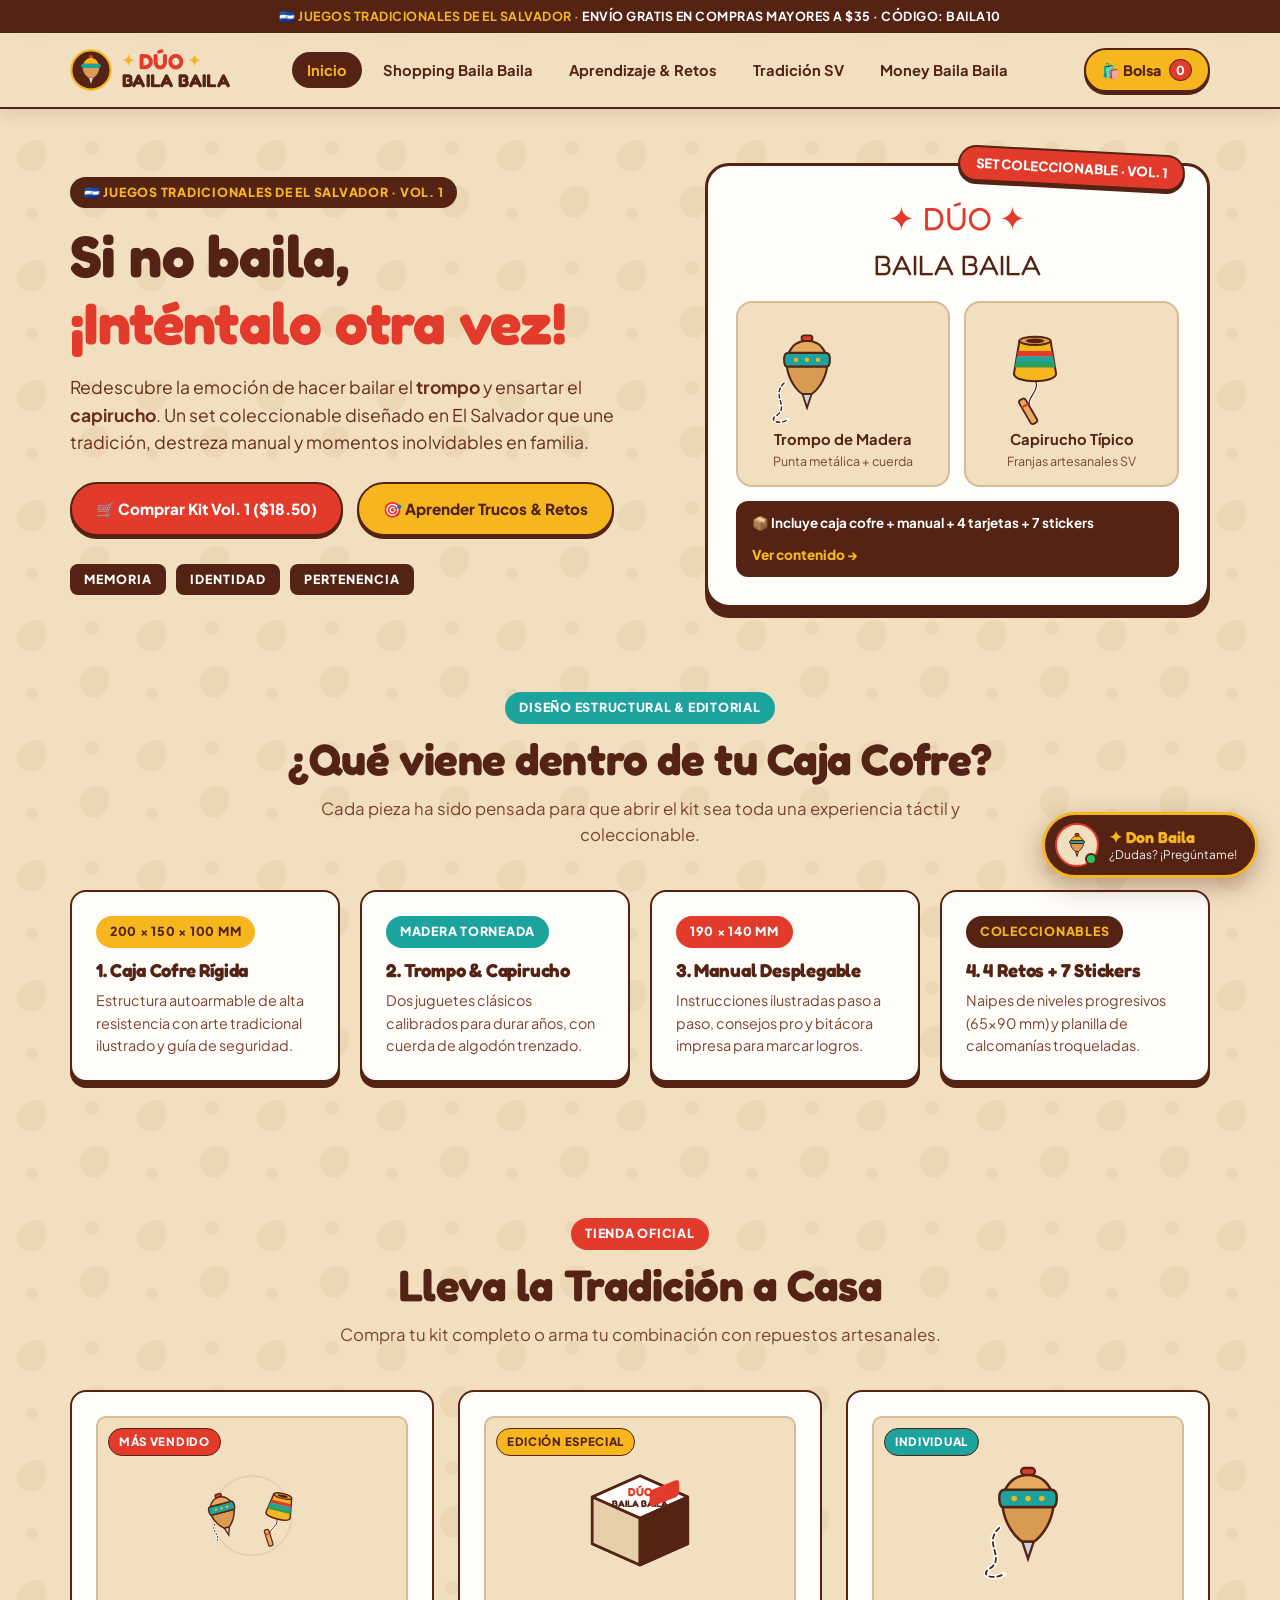
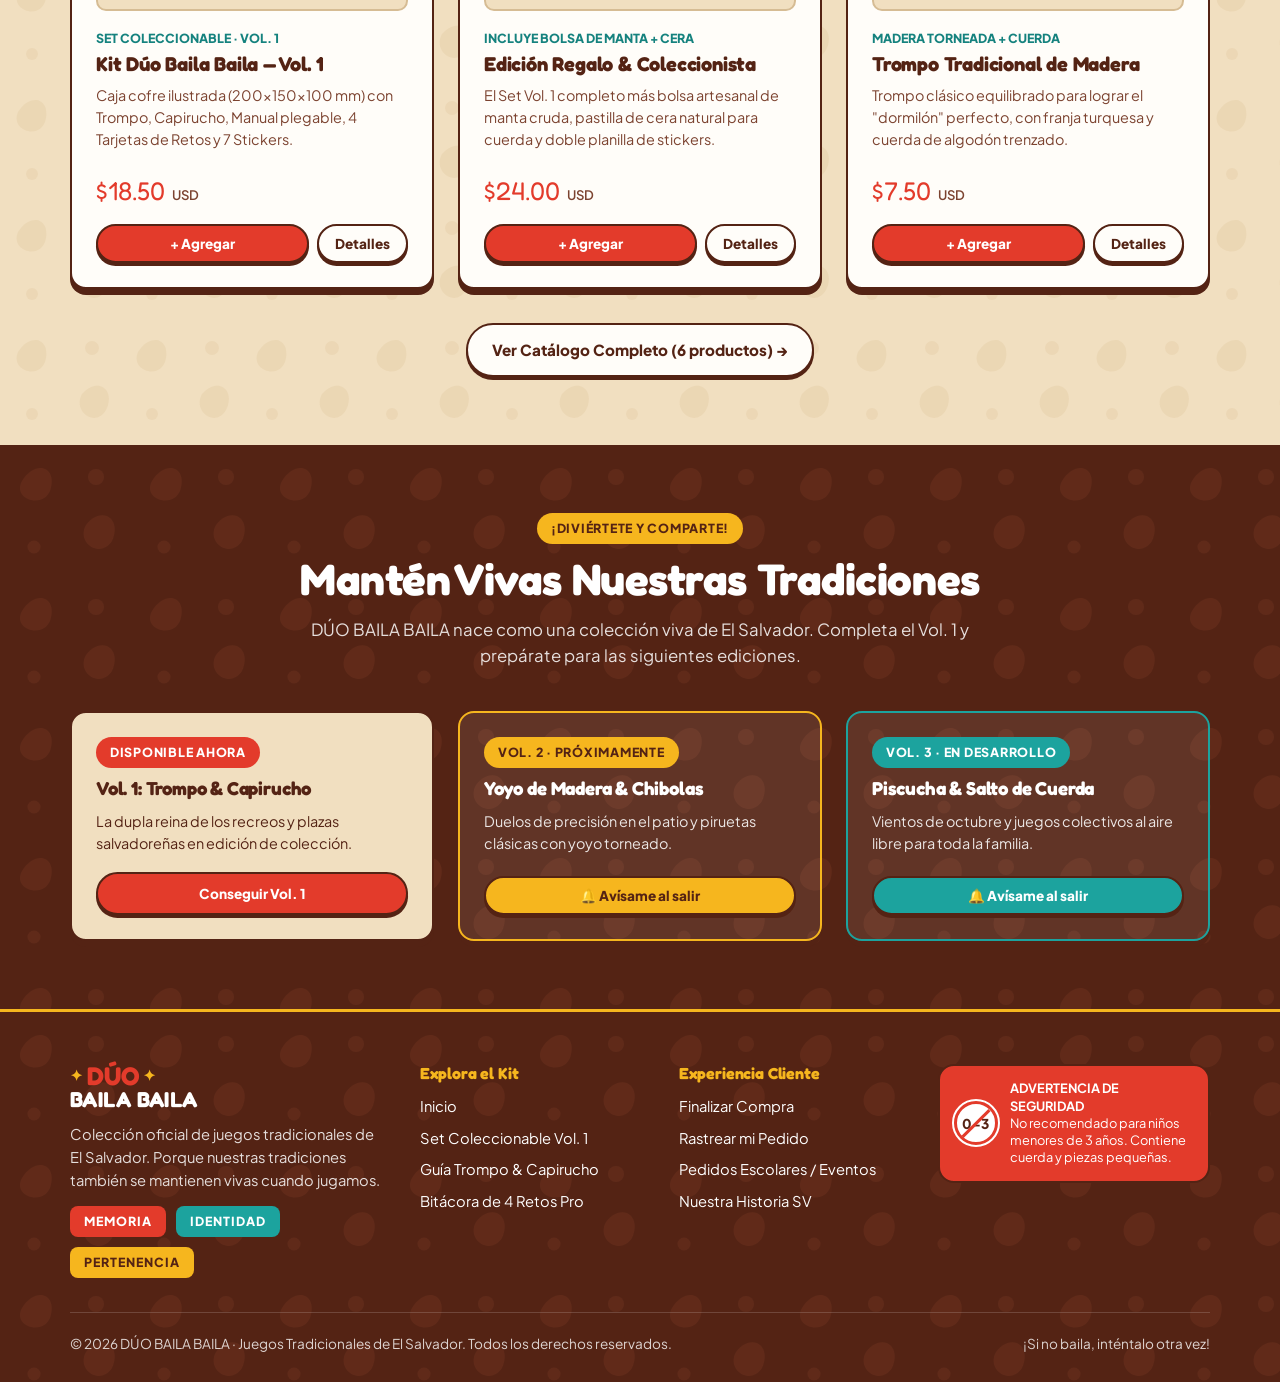
==== index.html @ 1959f668 "Add files via upload" ====
<!DOCTYPE html>
<html lang="es">
<head>
  <meta charset="UTF-8">
  <meta name="viewport" content="width=device-width, initial-scale=1.0">
  <title>DÚO BAILA BAILA | Juegos Tradicionales de El Salvador — Vol. 1</title>
  <link rel="stylesheet" href="css/styles.css">
</head>
<body>
  <div id="siteHeader"></div>

  <main>
    <!-- HERO SECTION -->
    <section class="hero">
      <div class="container hero-grid">
        <div>
          <span class="badge-pill">🇸🇻 Juegos Tradicionales de El Salvador · Vol. 1</span>
          <h1 class="hero-title">
            Si no baila,
            <span class="highlight-coral">¡Inténtalo otra vez!</span>
          </h1>
          <p class="hero-lead">
            Redescubre la emoción de hacer bailar el <strong>trompo</strong> y ensartar el <strong>capirucho</strong>. Un set coleccionable diseñado en El Salvador que une tradición, destreza manual y momentos inolvidables en familia.
          </p>

          <div class="hero-cta-group">
            <button class="btn btn-coral" onclick="buyNow('kit-vol-1')">
              🛒 Comprar Kit Vol. 1 ($18.50)
            </button>
            <a href="academia.html" class="btn btn-gold">
              🎯 Aprender Trucos & Retos
            </a>
          </div>

          <div class="pillars-row">
            <span class="pillar-chip">MEMORIA</span>
            <span class="pillar-chip">IDENTIDAD</span>
            <span class="pillar-chip">PERTENENCIA</span>
          </div>
        </div>

        <!-- ESCENA ILUSTRADA INTERACTIVA -->
        <div class="hero-stage">
          <div class="hero-stage-badge">SET COLECCIONABLE · VOL. 1</div>
          <div style="text-align:center; margin-bottom:10px;">
            <span style="font-family:var(--font-display); font-size:2rem; color:var(--coral);">✦ DÚO ✦</span><br>
            <span style="font-family:var(--font-display); font-size:1.75rem; color:var(--choco-dark);">BAILA BAILA</span>
          </div>

          <div style="display:grid; grid-template-columns:1fr 1fr; gap:14px; align-items:center; margin:14px 0;">
            <div class="float-slow" style="background:var(--bg-cream); border:2px solid var(--border-sand); border-radius:16px; padding:14px; text-align:center;">
              <div id="heroTrompoArt"></div>
              <strong style="font-size:0.92rem;">Trompo de Madera</strong>
              <div style="font-size:0.78rem; color:var(--choco-soft);">Punta metálica + cuerda</div>
            </div>
            <div class="float-delay" style="background:var(--bg-cream); border:2px solid var(--border-sand); border-radius:16px; padding:14px; text-align:center;">
              <div id="heroCapiruchoArt"></div>
              <strong style="font-size:0.92rem;">Capirucho Típico</strong>
              <div style="font-size:0.78rem; color:var(--choco-soft);">Franjas artesanales SV</div>
            </div>
          </div>

          <div style="background:var(--choco-dark); color:#FFF; border-radius:12px; padding:12px 16px; display:flex; justify-content:space-between; align-items:center; gap:10px; flex-wrap:wrap;">
            <span style="font-size:0.84rem; font-weight:700;">📦 Incluye caja cofre + manual + 4 tarjetas + 7 stickers</span>
            <a href="tienda.html" style="color:var(--gold); font-weight:800; font-size:0.85rem;">Ver contenido →</a>
          </div>
        </div>
      </div>
    </section>

    <!-- LO QUE INCLUYE EL EMPAQUE FÍSICO -->
    <section class="section" style="padding-top:20px;">
      <div class="container">
        <div class="section-header">
          <span class="badge-pill turquoise">Diseño Estructural & Editorial</span>
          <h2>¿Qué viene dentro de tu Caja Cofre?</h2>
          <p>Cada pieza ha sido pensada para que abrir el kit sea toda una experiencia táctil y coleccionable.</p>
        </div>

        <div class="cards-grid-4">
          <div class="craft-card">
            <span class="badge-pill gold" style="align-self:flex-start; margin-bottom:12px;">200 × 150 × 100 mm</span>
            <h3 style="margin-bottom:8px;">1. Caja Cofre Rígida</h3>
            <p style="font-size:0.9rem; color:var(--choco-soft);">Estructura autoarmable de alta resistencia con arte tradicional ilustrado y guía de seguridad.</p>
          </div>
          <div class="craft-card">
            <span class="badge-pill turquoise" style="align-self:flex-start; margin-bottom:12px;">Madera Torneada</span>
            <h3 style="margin-bottom:8px;">2. Trompo & Capirucho</h3>
            <p style="font-size:0.9rem; color:var(--choco-soft);">Dos juguetes clásicos calibrados para durar años, con cuerda de algodón trenzado.</p>
          </div>
          <div class="craft-card">
            <span class="badge-pill coral" style="align-self:flex-start; margin-bottom:12px;">190 × 140 mm</span>
            <h3 style="margin-bottom:8px;">3. Manual Desplegable</h3>
            <p style="font-size:0.9rem; color:var(--choco-soft);">Instrucciones ilustradas paso a paso, consejos pro y bitácora impresa para marcar logros.</p>
          </div>
          <div class="craft-card">
            <span class="badge-pill" style="align-self:flex-start; margin-bottom:12px;">Coleccionables</span>
            <h3 style="margin-bottom:8px;">4. 4 Retos + 7 Stickers</h3>
            <p style="font-size:0.9rem; color:var(--choco-soft);">Naipes de niveles progresivos (65×90 mm) y planilla de calcomanías troqueladas.</p>
          </div>
        </div>
      </div>
    </section>

    <!-- PRODUCTOS DESTACADOS -->
    <section class="section">
      <div class="container">
        <div class="section-header">
          <span class="badge-pill coral">Tienda Oficial</span>
          <h2>Lleva la Tradición a Casa</h2>
          <p>Compra tu kit completo o arma tu combinación con repuestos artesanales.</p>
        </div>

        <div class="cards-grid-3" id="featuredProductsGrid"></div>

        <div style="text-align:center; margin-top:34px;">
          <a href="tienda.html" class="btn btn-cream">Ver Catálogo Completo (6 productos) →</a>
        </div>
      </div>
    </section>

    <!-- BLOQUE CULTURAL & PRÓXIMOS VOLÚMENES -->
    <section class="section bg-choco-pattern">
      <div class="container">
        <div class="section-header">
          <span class="badge-pill gold">¡Diviértete y Comparte!</span>
          <h2 style="color:#FFFFFF;">Mantén Vivas Nuestras Tradiciones</h2>
          <p style="color:rgba(255,255,255,0.85);">
            DÚO BAILA BAILA nace como una colección viva de El Salvador. Completa el Vol. 1 y prepárate para las siguientes ediciones.
          </p>
        </div>

        <div class="cards-grid-3">
          <div class="craft-card" style="background:var(--bg-cream); color:var(--choco-dark);">
            <span class="badge-pill coral" style="align-self:flex-start; margin-bottom:10px;">DISPONIBLE AHORA</span>
            <h3>Vol. 1: Trompo & Capirucho</h3>
            <p style="font-size:0.9rem; margin:10px 0 18px;">La dupla reina de los recreos y plazas salvadoreñas en edición de colección.</p>
            <a href="tienda.html" class="btn btn-coral btn-sm" style="margin-top:auto;">Conseguir Vol. 1</a>
          </div>

          <div class="craft-card" style="background:rgba(255,255,255,0.08); border-color:var(--gold); color:#FFFFFF;">
            <span class="badge-pill gold" style="align-self:flex-start; margin-bottom:10px;">VOL. 2 · PRÓXIMAMENTE</span>
            <h3>Yoyo de Madera & Chibolas</h3>
            <p style="font-size:0.9rem; opacity:0.88; margin:10px 0 18px;">Duelos de precisión en el patio y piruetas clásicas con yoyo torneado.</p>
            <button class="btn btn-gold btn-sm" id="waitlist-vol-2" onclick="handleWaitlist('vol-2')" style="margin-top:auto;">🔔 Avísame al salir</button>
          </div>

          <div class="craft-card" style="background:rgba(255,255,255,0.08); border-color:var(--turquoise); color:#FFFFFF;">
            <span class="badge-pill turquoise" style="align-self:flex-start; margin-bottom:10px;">VOL. 3 · EN DESARROLLO</span>
            <h3>Piscucha & Salto de Cuerda</h3>
            <p style="font-size:0.9rem; opacity:0.88; margin:10px 0 18px;">Vientos de octubre y juegos colectivos al aire libre para toda la familia.</p>
            <button class="btn btn-turquoise btn-sm" id="waitlist-vol-3" onclick="handleWaitlist('vol-3')" style="margin-top:auto;">🔔 Avísame al salir</button>
          </div>
        </div>
      </div>
    </section>
  </main>

  <div id="siteFooter"></div>

  <script src="js/app.js"></script>
  <script>
    injectSharedShell('inicio');
    document.getElementById('heroTrompoArt').innerHTML = getArtworkSVG('trompo', 110);
    document.getElementById('heroCapiruchoArt').innerHTML = getArtworkSVG('capirucho', 110);
    renderProductCards('featuredProductsGrid', 'all', 3);

    function syncWaitlistButtons() {
      const list = Storage.getWaitlist();
      ['vol-2', 'vol-3'].forEach(id => {
        const btn = document.getElementById('waitlist-' + id);
        if (!btn) return;
        btn.textContent = list.includes(id) ? '✓ Te avisaremos' : '🔔 Avísame al salir';
      });
    }
    function handleWaitlist(id) {
      const added = Storage.toggleWaitlist(id);
      syncWaitlistButtons();
      showToast(added ? '🔔 Te notificaremos cuando salga este volumen' : 'Notificación cancelada');
    }
    syncWaitlistButtons();
  </script>
</body>
</html>
---- css/styles.css ----
/* ==========================================================================
   DÚO BAILA BAILA — Sistema de Diseño Artesanal (El Salvador)
   Paleta oficial extraída del empaque Vol. 1:
   - Crema cálido: #F1DFC0 / Patrón orgánico: #E6CFA9
   - Café chocolate: #542314 / #682E1C
   - Rojo coral: #E33B2B
   - Amarillo dorado: #F6B61E
   - Turquesa artesanal: #1CA39E
   ========================================================================== */

@import url('https://fonts.googleapis.com/css2?family=Fredoka:wght@600;700&family=Plus+Jakarta+Sans:wght@400;500;600;700;800&display=swap');

:root {
  --bg-cream: #F1DFC0;
  --bg-cream-dark: #E6CFA9;
  --surface-card: #FFFDF9;
  --surface-soft: #F9EFE0;
  --border-sand: #D6BC94;

  --choco-dark: #542314;
  --choco-mid: #682E1C;
  --choco-soft: #7C4330;

  --coral: #E33B2B;
  --coral-hover: #C92E20;
  --gold: #F6B61E;
  --gold-hover: #E0A10E;
  --turquoise: #1CA39E;
  --turquoise-dark: #15827E;
  --green-craft: #2E9E5B;

  --font-display: 'Fredoka', 'Arial Black', sans-serif;
  --font-body: 'Plus Jakarta Sans', -apple-system, BlinkMacSystemFont, sans-serif;

  --radius-sm: 10px;
  --radius-md: 16px;
  --radius-lg: 24px;
  --radius-pill: 999px;

  --shadow-stamp: 0 5px 0 var(--choco-dark);
  --shadow-stamp-sm: 0 3px 0 var(--choco-dark);
  --shadow-card: 0 10px 25px rgba(84, 35, 20, 0.08);
  --transition: 0.22s cubic-bezier(0.22, 1, 0.36, 1);
}

/* Reset & Base */
*, *::before, *::after {
  box-sizing: border-box;
  margin: 0;
  padding: 0;
}

html {
  scroll-behavior: smooth;
  font-size: 16px;
}

/* Compensación para anclas internas bajo la cabecera fija */
[id] {
  scroll-margin-top: 120px;
}

body {
  font-family: var(--font-body);
  color: var(--choco-dark);
  background-color: var(--bg-cream);
  background-image: url("data:image/svg+xml,%3Csvg xmlns='http://www.w3.org/2000/svg' width='120' height='120' viewBox='0 0 120 120'%3E%3Cpath d='M18,32 C30,12 52,18 45,42 C38,60 10,50 18,32 Z' fill='%23E6CFA9' fill-opacity='0.52'/%3E%3Cpath d='M82,74 C98,56 116,70 106,90 C96,108 72,92 82,74 Z' fill='%23E6CFA9' fill-opacity='0.52'/%3E%3Ccircle cx='92' cy='28' r='7' fill='%23E6CFA9' fill-opacity='0.48'/%3E%3Ccircle cx='32' cy='94' r='6' fill='%23E6CFA9' fill-opacity='0.48'/%3E%3C/svg%3E");
  line-height: 1.55;
  min-height: 100vh;
  display: flex;
  flex-direction: column;
}

main {
  flex: 1;
}

img, svg {
  display: block;
  max-width: 100%;
}

a {
  color: inherit;
  text-decoration: none;
}

button, input, select, textarea {
  font-family: inherit;
  color: inherit;
}

.container {
  width: 100%;
  max-width: 1180px;
  margin: 0 auto;
  padding: 0 20px;
}

/* Textura Chocolate Oscuro */
.bg-choco-pattern {
  background-color: var(--choco-dark);
  background-image: url("data:image/svg+xml,%3Csvg xmlns='http://www.w3.org/2000/svg' width='130' height='130' viewBox='0 0 130 130'%3E%3Cpath d='M22,36 C36,14 58,22 50,46 C42,64 12,54 22,36 Z' fill='%23682E1C' fill-opacity='0.65'/%3E%3Cpath d='M86,80 C102,60 122,74 112,96 C100,114 76,98 86,80 Z' fill='%23682E1C' fill-opacity='0.65'/%3E%3Ccircle cx='96' cy='32' r='8' fill='%23682E1C' fill-opacity='0.6'/%3E%3Ccircle cx='34' cy='102' r='6.5' fill='%23682E1C' fill-opacity='0.6'/%3E%3C/svg%3E");
  color: #FFFFFF;
}

/* Tipografía */
h1, h2, h3, h4, .font-display {
  font-family: var(--font-display);
  line-height: 1.15;
  letter-spacing: -0.01em;
}

.section {
  padding: 68px 0;
}

.section-header {
  text-align: center;
  max-width: 720px;
  margin: 0 auto 42px;
}

.section-header h2 {
  font-size: clamp(1.9rem, 3.6vw, 2.75rem);
  margin-top: 10px;
  margin-bottom: 12px;
}

.section-header p {
  font-size: 1.05rem;
  color: var(--choco-soft);
}

/* Badges & Sellos */
.badge-pill {
  display: inline-flex;
  align-items: center;
  gap: 8px;
  padding: 6px 14px;
  border-radius: var(--radius-pill);
  font-size: 0.78rem;
  font-weight: 800;
  text-transform: uppercase;
  letter-spacing: 0.06em;
  background: var(--choco-dark);
  color: var(--gold);
}

.badge-pill.coral {
  background: var(--coral);
  color: #FFFFFF;
}

.badge-pill.turquoise {
  background: var(--turquoise);
  color: #FFFFFF;
}

.badge-pill.gold {
  background: var(--gold);
  color: var(--choco-dark);
}

/* Botones estilo Sello Artesanal */
.btn {
  display: inline-flex;
  align-items: center;
  justify-content: center;
  gap: 9px;
  padding: 13px 24px;
  border-radius: var(--radius-pill);
  font-weight: 800;
  font-size: 0.95rem;
  border: 2.5px solid var(--choco-dark);
  cursor: pointer;
  transition: transform var(--transition), box-shadow var(--transition), background-color var(--transition);
  box-shadow: var(--shadow-stamp-sm);
  text-align: center;
}

.btn:hover {
  transform: translateY(-2px);
  box-shadow: var(--shadow-stamp);
}

.btn:active {
  transform: translateY(2px);
  box-shadow: 0 1px 0 var(--choco-dark);
}

.btn-coral {
  background: var(--coral);
  color: #FFFFFF;
}

.btn-coral:hover {
  background: var(--coral-hover);
}

.btn-gold {
  background: var(--gold);
  color: var(--choco-dark);
}

.btn-gold:hover {
  background: var(--gold-hover);
}

.btn-turquoise {
  background: var(--turquoise);
  color: #FFFFFF;
}

.btn-turquoise:hover {
  background: var(--turquoise-dark);
}

.btn-cream {
  background: var(--surface-card);
  color: var(--choco-dark);
}

.btn-cream:hover {
  background: var(--surface-soft);
}

.btn-sm {
  padding: 9px 16px;
  font-size: 0.85rem;
}

.btn-block {
  width: 100%;
}

/* ==========================================================================
   CABECERA FIJA Y NAVEGACIÓN MULTIPÁGINA
   ========================================================================== */
#siteHeader {
  position: sticky;
  top: 0;
  z-index: 900;
  width: 100%;
  box-shadow: 0 4px 16px rgba(84, 35, 20, 0.12);
}

.top-ribbon {
  background: var(--choco-dark);
  color: var(--gold);
  font-size: 0.78rem;
  font-weight: 700;
  text-align: center;
  padding: 7px 16px;
  letter-spacing: 0.04em;
}

.top-ribbon span {
  color: #FFFFFF;
}

.navbar {
  position: relative;
  background: rgba(241, 223, 192, 0.96);
  backdrop-filter: blur(10px);
  -webkit-backdrop-filter: blur(10px);
  border-bottom: 2.5px solid var(--choco-dark);
}

.nav-inner {
  display: flex;
  align-items: center;
  justify-content: space-between;
  height: 74px;
  gap: 16px;
}

.brand-logo {
  display: flex;
  align-items: center;
  gap: 10px;
}

.brand-wordmark {
  display: flex;
  flex-direction: column;
  line-height: 0.95;
}

.brand-duo {
  font-family: var(--font-display);
  font-size: 1.35rem;
  font-weight: 700;
  color: var(--coral);
  display: inline-flex;
  align-items: center;
  gap: 4px;
}

.brand-duo .rays {
  color: var(--gold);
  font-size: 0.95rem;
}

.brand-baila {
  font-family: var(--font-display);
  font-size: 1.15rem;
  font-weight: 700;
  color: var(--choco-dark);
  letter-spacing: 0.02em;
}

.nav-links {
  display: flex;
  align-items: center;
  gap: 6px;
  list-style: none;
}

.nav-links a {
  padding: 9px 15px;
  border-radius: var(--radius-pill);
  font-weight: 700;
  font-size: 0.92rem;
  color: var(--choco-dark);
  transition: background var(--transition), color var(--transition);
}

.nav-links a:hover {
  background: rgba(84, 35, 20, 0.09);
}

.nav-links a.active {
  background: var(--choco-dark);
  color: var(--gold);
}

.nav-actions {
  display: flex;
  align-items: center;
  gap: 10px;
}

.cart-trigger {
  position: relative;
  display: inline-flex;
  align-items: center;
  gap: 8px;
  padding: 9px 16px;
  border-radius: var(--radius-pill);
  background: var(--gold);
  border: 2.5px solid var(--choco-dark);
  font-weight: 800;
  font-size: 0.9rem;
  cursor: pointer;
  box-shadow: var(--shadow-stamp-sm);
  transition: transform var(--transition);
}

.cart-trigger:hover {
  transform: translateY(-2px);
}

.cart-badge {
  background: var(--coral);
  color: #FFFFFF;
  min-width: 22px;
  height: 22px;
  padding: 0 6px;
  border-radius: var(--radius-pill);
  font-size: 0.78rem;
  font-weight: 800;
  display: inline-flex;
  align-items: center;
  justify-content: center;
  border: 1.5px solid var(--choco-dark);
}

.mobile-menu-btn {
  display: none;
  background: var(--surface-card);
  border: 2.5px solid var(--choco-dark);
  border-radius: 12px;
  width: 42px;
  height: 42px;
  align-items: center;
  justify-content: center;
  font-size: 1.3rem;
  cursor: pointer;
}

/* ==========================================================================
   HERO & ESCENA ILUSTRADA
   ========================================================================== */
.hero {
  padding: 54px 0 64px;
  overflow: hidden;
}

.hero-grid {
  display: grid;
  grid-template-columns: 1.08fr 0.92fr;
  gap: 42px;
  align-items: center;
}

.hero-title {
  font-size: clamp(2.35rem, 4.8vw, 3.65rem);
  margin: 14px 0 18px;
  color: var(--choco-dark);
}

.hero-title .highlight-coral {
  color: var(--coral);
  display: block;
}

.hero-lead {
  font-size: 1.1rem;
  color: var(--choco-mid);
  margin-bottom: 26px;
  max-width: 560px;
}

.hero-cta-group {
  display: flex;
  flex-wrap: wrap;
  gap: 14px;
  margin-bottom: 28px;
}

.pillars-row {
  display: flex;
  flex-wrap: wrap;
  gap: 10px;
}

.pillar-chip {
  background: var(--choco-dark);
  color: #FFFFFF;
  padding: 6px 14px;
  border-radius: 8px;
  font-size: 0.78rem;
  font-weight: 800;
  letter-spacing: 0.08em;
}

.hero-stage {
  position: relative;
  background: var(--surface-card);
  border: 3px solid var(--choco-dark);
  border-radius: var(--radius-lg);
  padding: 28px;
  box-shadow: 0 10px 0 var(--choco-dark);
}

.hero-stage-badge {
  position: absolute;
  top: -16px;
  right: 22px;
  background: var(--coral);
  color: #FFFFFF;
  border: 2.5px solid var(--choco-dark);
  padding: 6px 16px;
  border-radius: var(--radius-pill);
  font-weight: 800;
  font-size: 0.82rem;
  transform: rotate(3deg);
  box-shadow: var(--shadow-stamp-sm);
}

.float-slow {
  animation: floatAnim 4.5s ease-in-out infinite;
}

.float-delay {
  animation: floatAnim 5.2s ease-in-out 1.1s infinite;
}

@keyframes floatAnim {
  0%, 100% { transform: translateY(0px) rotate(0deg); }
  50% { transform: translateY(-9px) rotate(2deg); }
}

/* ==========================================================================
   TARJETAS DE PRODUCTO Y COMPONENTES DEL KIT
   ========================================================================== */
.cards-grid-3 {
  display: grid;
  grid-template-columns: repeat(3, 1fr);
  gap: 24px;
}

.cards-grid-4 {
  display: grid;
  grid-template-columns: repeat(4, 1fr);
  gap: 20px;
}

.craft-card {
  background: var(--surface-card);
  border: 2.5px solid var(--choco-dark);
  border-radius: var(--radius-md);
  padding: 24px;
  box-shadow: 0 6px 0 var(--choco-dark);
  transition: transform var(--transition), box-shadow var(--transition);
  display: flex;
  flex-direction: column;
}

.craft-card:hover {
  transform: translateY(-4px);
  box-shadow: 0 10px 0 var(--choco-dark);
}

.product-thumb {
  background: var(--bg-cream);
  border: 2px solid var(--border-sand);
  border-radius: var(--radius-sm);
  height: 195px;
  display: flex;
  align-items: center;
  justify-content: center;
  padding: 16px;
  margin-bottom: 18px;
  position: relative;
}

.product-tag {
  position: absolute;
  top: 10px;
  left: 10px;
  padding: 4px 10px;
  border-radius: var(--radius-pill);
  font-size: 0.72rem;
  font-weight: 800;
  text-transform: uppercase;
  border: 1.5px solid var(--choco-dark);
}

.product-price {
  font-family: var(--font-display);
  font-size: 1.6rem;
  color: var(--coral);
  margin: 10px 0 14px;
}

.product-price small {
  font-family: var(--font-body);
  font-size: 0.82rem;
  color: var(--choco-soft);
  font-weight: 600;
}

.product-actions {
  margin-top: auto;
  display: flex;
  gap: 8px;
  flex-wrap: wrap;
}

/* Filtros de Tienda */
.filter-bar {
  display: flex;
  flex-wrap: wrap;
  justify-content: center;
  gap: 10px;
  margin-bottom: 34px;
}

.filter-btn {
  padding: 9px 18px;
  border-radius: var(--radius-pill);
  border: 2px solid var(--choco-dark);
  background: var(--surface-card);
  font-weight: 700;
  font-size: 0.88rem;
  cursor: pointer;
  transition: all var(--transition);
}

.filter-btn.active, .filter-btn:hover {
  background: var(--choco-dark);
  color: var(--gold);
}

/* ==========================================================================
   ACADEMIA INTERACTIVA, TABS Y RETOS PRO
   ========================================================================== */
.tabs-nav {
  display: inline-flex;
  background: var(--surface-card);
  border: 2.5px solid var(--choco-dark);
  border-radius: var(--radius-pill);
  padding: 6px;
  gap: 6px;
  margin-bottom: 32px;
  box-shadow: var(--shadow-stamp-sm);
}

.tab-btn {
  padding: 11px 22px;
  border-radius: var(--radius-pill);
  border: none;
  background: transparent;
  font-weight: 800;
  font-size: 0.95rem;
  cursor: pointer;
  transition: all var(--transition);
}

.tab-btn.active {
  background: var(--coral);
  color: #FFFFFF;
}

.tab-panel {
  display: none;
}

.tab-panel.active {
  display: block;
  animation: fadeIn 0.3s ease;
}

@keyframes fadeIn {
  from { opacity: 0; transform: translateY(6px); }
  to { opacity: 1; transform: translateY(0); }
}

.step-number {
  width: 40px;
  height: 40px;
  border-radius: 50%;
  display: inline-flex;
  align-items: center;
  justify-content: center;
  font-family: var(--font-display);
  font-size: 1.2rem;
  border: 2px solid var(--choco-dark);
  margin-bottom: 12px;
}

/* Cronómetro y Bitácora */
.progress-box {
  background: var(--surface-card);
  border: 2.5px solid var(--choco-dark);
  border-radius: var(--radius-md);
  padding: 22px 26px;
  margin-bottom: 28px;
  box-shadow: var(--shadow-stamp-sm);
}

.progress-track {
  height: 18px;
  background: var(--bg-cream);
  border: 2px solid var(--choco-dark);
  border-radius: var(--radius-pill);
  overflow: hidden;
  margin: 12px 0 8px;
}

.progress-fill {
  height: 100%;
  width: 0%;
  background: linear-gradient(90deg, var(--turquoise), var(--gold), var(--coral));
  transition: width 0.4s ease;
}

.challenge-card {
  cursor: pointer;
  position: relative;
}

.challenge-card.completed {
  background: #F0FDF4;
  border-color: var(--green-craft);
}

.challenge-check {
  display: inline-flex;
  align-items: center;
  gap: 8px;
  margin-top: 14px;
  padding: 8px 14px;
  border-radius: var(--radius-pill);
  font-size: 0.82rem;
  font-weight: 800;
  border: 2px solid var(--choco-dark);
  background: var(--bg-cream);
}

.challenge-card.completed .challenge-check {
  background: var(--green-craft);
  color: #FFFFFF;
}

/* Galería de Stickers */
.stickers-showcase {
  display: grid;
  grid-template-columns: repeat(auto-fit, minmax(150px, 1fr));
  gap: 18px;
}

.sticker-item {
  background: var(--surface-card);
  border: 2.5px dashed var(--coral);
  border-radius: var(--radius-md);
  padding: 18px 14px;
  text-align: center;
  transition: transform var(--transition);
}

.sticker-item:hover {
  transform: scale(1.04) rotate(-1.5deg);
}

/* ==========================================================================
   CHECKOUT Y SIMULADOR DE PAGO
   ========================================================================== */
.checkout-grid {
  display: grid;
  grid-template-columns: 1.25fr 0.75fr;
  gap: 30px;
  align-items: start;
}

.form-group {
  margin-bottom: 16px;
}

.form-group label {
  display: block;
  font-weight: 700;
  font-size: 0.88rem;
  margin-bottom: 6px;
}

.form-control {
  width: 100%;
  padding: 12px 14px;
  border-radius: var(--radius-sm);
  border: 2px solid var(--choco-dark);
  background: #FFFFFF;
  font-size: 0.95rem;
  transition: border-color var(--transition), box-shadow var(--transition);
}

.form-control:focus {
  outline: none;
  border-color: var(--coral);
  box-shadow: 0 0 0 3px rgba(227, 59, 43, 0.18);
}

.form-row-2 {
  display: grid;
  grid-template-columns: 1fr 1fr;
  gap: 14px;
}

.payment-methods {
  display: grid;
  grid-template-columns: repeat(3, 1fr);
  gap: 10px;
  margin-bottom: 18px;
}

.pay-option {
  border: 2px solid var(--choco-dark);
  border-radius: var(--radius-sm);
  padding: 12px 10px;
  text-align: center;
  font-weight: 800;
  font-size: 0.84rem;
  cursor: pointer;
  background: var(--surface-soft);
  transition: all var(--transition);
}

.pay-option.active {
  background: var(--gold);
  box-shadow: var(--shadow-stamp-sm);
}

.virtual-card {
  background: linear-gradient(135deg, var(--choco-dark) 0%, #7C331D 100%);
  color: #FFFFFF;
  border-radius: var(--radius-md);
  padding: 22px;
  border: 2.5px solid var(--gold);
  margin-bottom: 18px;
  box-shadow: 0 8px 20px rgba(84, 35, 20, 0.25);
}

/* ==========================================================================
   DRAWER LATERAL DEL CARRITO Y MODALES
   ========================================================================== */
.drawer-backdrop {
  position: fixed;
  inset: 0;
  background: rgba(42, 16, 8, 0.62);
  z-index: 1100;
  opacity: 0;
  pointer-events: none;
  transition: opacity 0.25s ease;
}

.drawer-backdrop.open {
  opacity: 1;
  pointer-events: auto;
}

.cart-drawer {
  position: fixed;
  top: 0;
  right: 0;
  width: 100%;
  max-width: 420px;
  height: 100vh;
  background: var(--bg-cream);
  border-left: 3px solid var(--choco-dark);
  z-index: 1200;
  transform: translateX(100%);
  transition: transform 0.3s cubic-bezier(0.22, 1, 0.36, 1);
  display: flex;
  flex-direction: column;
}

.cart-drawer.open {
  transform: translateX(0);
}

.drawer-header {
  padding: 18px 22px;
  background: var(--choco-dark);
  color: #FFFFFF;
  display: flex;
  align-items: center;
  justify-content: space-between;
}

.drawer-body {
  flex: 1;
  overflow-y: auto;
  padding: 18px 22px;
}

.drawer-footer {
  padding: 18px 22px;
  background: var(--surface-card);
  border-top: 2.5px solid var(--choco-dark);
}

.cart-item-row {
  background: var(--surface-card);
  border: 2px solid var(--choco-dark);
  border-radius: var(--radius-sm);
  padding: 12px;
  margin-bottom: 12px;
  display: flex;
  justify-content: space-between;
  align-items: center;
  gap: 10px;
}

.qty-controls {
  display: inline-flex;
  align-items: center;
  gap: 6px;
  background: var(--bg-cream);
  border: 1.5px solid var(--choco-dark);
  border-radius: var(--radius-pill);
  padding: 2px 6px;
}

.qty-btn {
  width: 24px;
  height: 24px;
  border-radius: 50%;
  border: none;
  background: var(--choco-dark);
  color: #FFFFFF;
  font-weight: 800;
  cursor: pointer;
}

/* Modal Vista Rápida / Certificado */
.modal-overlay {
  position: fixed;
  inset: 0;
  background: rgba(42, 16, 8, 0.72);
  z-index: 1300;
  display: none;
  align-items: center;
  justify-content: center;
  padding: 20px;
}

.modal-overlay.open {
  display: flex;
}

.modal-box {
  background: var(--surface-card);
  border: 3px solid var(--choco-dark);
  border-radius: var(--radius-lg);
  max-width: 620px;
  width: 100%;
  max-height: 90vh;
  overflow-y: auto;
  padding: 28px;
  box-shadow: 0 12px 0 var(--choco-dark);
  position: relative;
}

.modal-close {
  position: absolute;
  top: 16px;
  right: 16px;
  width: 36px;
  height: 36px;
  border-radius: 50%;
  border: 2px solid var(--choco-dark);
  background: var(--coral);
  color: #FFFFFF;
  font-weight: 800;
  cursor: pointer;
}

/* Toast Notification */
.toast-container {
  position: fixed;
  bottom: 22px;
  left: 22px;
  z-index: 1500;
  display: flex;
  flex-direction: column;
  gap: 10px;
}

.toast {
  background: var(--choco-dark);
  color: #FFFFFF;
  border: 2.5px solid var(--gold);
  padding: 12px 18px;
  border-radius: var(--radius-pill);
  font-weight: 700;
  font-size: 0.9rem;
  box-shadow: 0 8px 20px rgba(0, 0, 0, 0.25);
  animation: fadeIn 0.25s ease;
}

/* ==========================================================================
   ASISTENTE VIRTUAL INTERACTIVO: "DON BAILA" (Guía Oficial de la Marca)
   ========================================================================== */
.don-baila-launcher {
  position: fixed;
  bottom: 22px;
  right: 22px;
  z-index: 1050;
  display: inline-flex;
  align-items: center;
  gap: 10px;
  background: var(--choco-dark);
  color: #FFFFFF;
  border: 3px solid var(--gold);
  border-radius: var(--radius-pill);
  padding: 8px 18px 8px 10px;
  cursor: pointer;
  box-shadow: 0 8px 24px rgba(84, 35, 20, 0.35);
  transition: transform var(--transition), box-shadow var(--transition);
}

.don-baila-launcher:hover {
  transform: translateY(-3px) scale(1.02);
  box-shadow: 0 12px 28px rgba(84, 35, 20, 0.42);
}

.don-baila-avatar {
  width: 44px;
  height: 44px;
  border-radius: 50%;
  background: var(--bg-cream);
  border: 2px solid var(--coral);
  display: flex;
  align-items: center;
  justify-content: center;
  flex-shrink: 0;
  position: relative;
}

.don-baila-online-dot {
  position: absolute;
  bottom: 0;
  right: 0;
  width: 12px;
  height: 12px;
  border-radius: 50%;
  background: #22C55E;
  border: 2px solid var(--choco-dark);
}

.don-baila-label {
  text-align: left;
  line-height: 1.15;
}

.don-baila-label strong {
  display: block;
  font-family: var(--font-display);
  font-size: 1rem;
  color: var(--gold);
}

.don-baila-label span {
  font-size: 0.74rem;
  color: #FFFFFF;
  opacity: 0.92;
}

.don-baila-panel {
  position: fixed;
  bottom: 92px;
  right: 22px;
  width: calc(100vw - 32px);
  max-width: 395px;
  height: 520px;
  max-height: calc(100vh - 120px);
  background: var(--surface-card);
  border: 3px solid var(--choco-dark);
  border-radius: var(--radius-lg);
  box-shadow: 0 12px 0 var(--choco-dark), 0 20px 40px rgba(42, 16, 8, 0.32);
  z-index: 1060;
  display: none;
  flex-direction: column;
  overflow: hidden;
  animation: fadeIn 0.24s ease;
}

.don-baila-panel.open {
  display: flex;
}

.db-chat-header {
  background: var(--choco-dark);
  color: #FFFFFF;
  padding: 14px 16px;
  display: flex;
  align-items: center;
  justify-content: space-between;
  border-bottom: 2.5px solid var(--gold);
}

.db-chat-messages {
  flex: 1;
  overflow-y: auto;
  padding: 14px;
  background-color: var(--bg-cream);
  display: flex;
  flex-direction: column;
  gap: 10px;
}

.db-msg {
  max-width: 86%;
  padding: 10px 14px;
  border-radius: 16px;
  font-size: 0.88rem;
  line-height: 1.45;
  border: 2px solid var(--choco-dark);
}

.db-msg.bot {
  align-self: flex-start;
  background: var(--surface-card);
  color: var(--choco-dark);
  border-bottom-left-radius: 4px;
}

.db-msg.user {
  align-self: flex-end;
  background: var(--coral);
  color: #FFFFFF;
  border-bottom-right-radius: 4px;
  font-weight: 600;
}

.db-msg-action {
  display: inline-block;
  margin-top: 8px;
  padding: 6px 12px;
  border-radius: var(--radius-pill);
  background: var(--gold);
  color: var(--choco-dark);
  font-weight: 800;
  font-size: 0.78rem;
  border: 1.5px solid var(--choco-dark);
  cursor: pointer;
}

.db-quick-chips {
  padding: 8px 12px;
  background: var(--surface-soft);
  border-top: 1.5px solid var(--border-sand);
  display: flex;
  gap: 6px;
  overflow-x: auto;
  scrollbar-width: none;
}

.db-quick-chips::-webkit-scrollbar {
  display: none;
}

.db-chip {
  white-space: nowrap;
  padding: 5px 11px;
  border-radius: var(--radius-pill);
  border: 1.5px solid var(--choco-dark);
  background: #FFFFFF;
  font-size: 0.76rem;
  font-weight: 700;
  cursor: pointer;
  transition: background var(--transition), color var(--transition);
}

.db-chip:hover {
  background: var(--turquoise);
  color: #FFFFFF;
}

.db-chat-form {
  display: flex;
  gap: 8px;
  padding: 10px 12px;
  background: var(--surface-card);
  border-top: 2px solid var(--choco-dark);
}

.db-chat-input {
  flex: 1;
  border: 2px solid var(--choco-dark);
  border-radius: var(--radius-pill);
  padding: 9px 14px;
  font-size: 0.88rem;
  background: #FFFFFF;
}

.db-chat-input:focus {
  outline: none;
  border-color: var(--coral);
}

.db-chat-send {
  width: 40px;
  height: 40px;
  border-radius: 50%;
  border: 2px solid var(--choco-dark);
  background: var(--coral);
  color: #FFFFFF;
  font-weight: 800;
  cursor: pointer;
  flex-shrink: 0;
}

/* Advertencia 0-3 & Footer */
.safety-banner {
  background: var(--coral);
  color: #FFFFFF;
  border: 2.5px solid var(--choco-dark);
  border-radius: var(--radius-md);
  padding: 16px 20px;
  display: flex;
  align-items: center;
  justify-content: space-between;
  gap: 16px;
  flex-wrap: wrap;
}

.age-03-icon {
  width: 44px;
  height: 44px;
  border-radius: 50%;
  background: #FFFFFF;
  color: var(--choco-dark);
  border: 3px solid var(--coral);
  outline: 2px solid #FFFFFF;
  display: inline-flex;
  align-items: center;
  justify-content: center;
  font-weight: 900;
  font-size: 0.85rem;
  position: relative;
  flex-shrink: 0;
}

.age-03-icon::after {
  content: "";
  position: absolute;
  width: 100%;
  height: 3px;
  background: var(--coral);
  transform: rotate(-45deg);
}

.site-footer {
  padding: 52px 0 28px;
  border-top: 3px solid var(--gold);
  margin-top: auto;
}

.footer-grid {
  display: grid;
  grid-template-columns: 1.4fr 1fr 1fr 1.2fr;
  gap: 32px;
  margin-bottom: 34px;
}

.footer-links {
  list-style: none;
  display: flex;
  flex-direction: column;
  gap: 9px;
  margin-top: 12px;
  font-size: 0.92rem;
}

.footer-links a:hover {
  color: var(--gold);
}

.footer-bottom {
  border-top: 1px solid rgba(255, 255, 255, 0.16);
  padding-top: 20px;
  display: flex;
  justify-content: space-between;
  flex-wrap: wrap;
  gap: 12px;
  font-size: 0.85rem;
  color: rgba(255, 255, 255, 0.8);
}

/* ==========================================================================
   RESPONSIVE
   ========================================================================== */
@media (max-width: 960px) {
  .hero-grid,
  .checkout-grid {
    grid-template-columns: 1fr;
  }

  .cards-grid-3 {
    grid-template-columns: repeat(2, 1fr);
  }

  .cards-grid-4 {
    grid-template-columns: repeat(2, 1fr);
  }

  .footer-grid {
    grid-template-columns: 1fr 1fr;
  }
}

@media (max-width: 720px) {
  .mobile-menu-btn {
    display: inline-flex;
  }

  .nav-links {
    position: absolute;
    top: 100%;
    left: 0;
    right: 0;
    background: var(--bg-cream);
    border-bottom: 3px solid var(--choco-dark);
    flex-direction: column;
    padding: 16px;
    display: none;
    box-shadow: 0 10px 20px rgba(84, 35, 20, 0.15);
  }

  .nav-links.open {
    display: flex;
  }

  .cards-grid-3,
  .cards-grid-4,
  .footer-grid,
  .form-row-2,
  .payment-methods {
    grid-template-columns: 1fr;
  }

  .don-baila-launcher {
    bottom: 14px;
    right: 14px;
    padding: 7px 14px 7px 8px;
  }

  .don-baila-panel {
    right: 14px;
    bottom: 80px;
    width: calc(100vw - 28px);
  }
}

@media print {
  #siteHeader, .navbar, .top-ribbon, .site-footer, .don-baila-launcher, .don-baila-panel, .no-print {
    display: none !important;
  }
  body {
    background: #FFFFFF !important;
  }
}
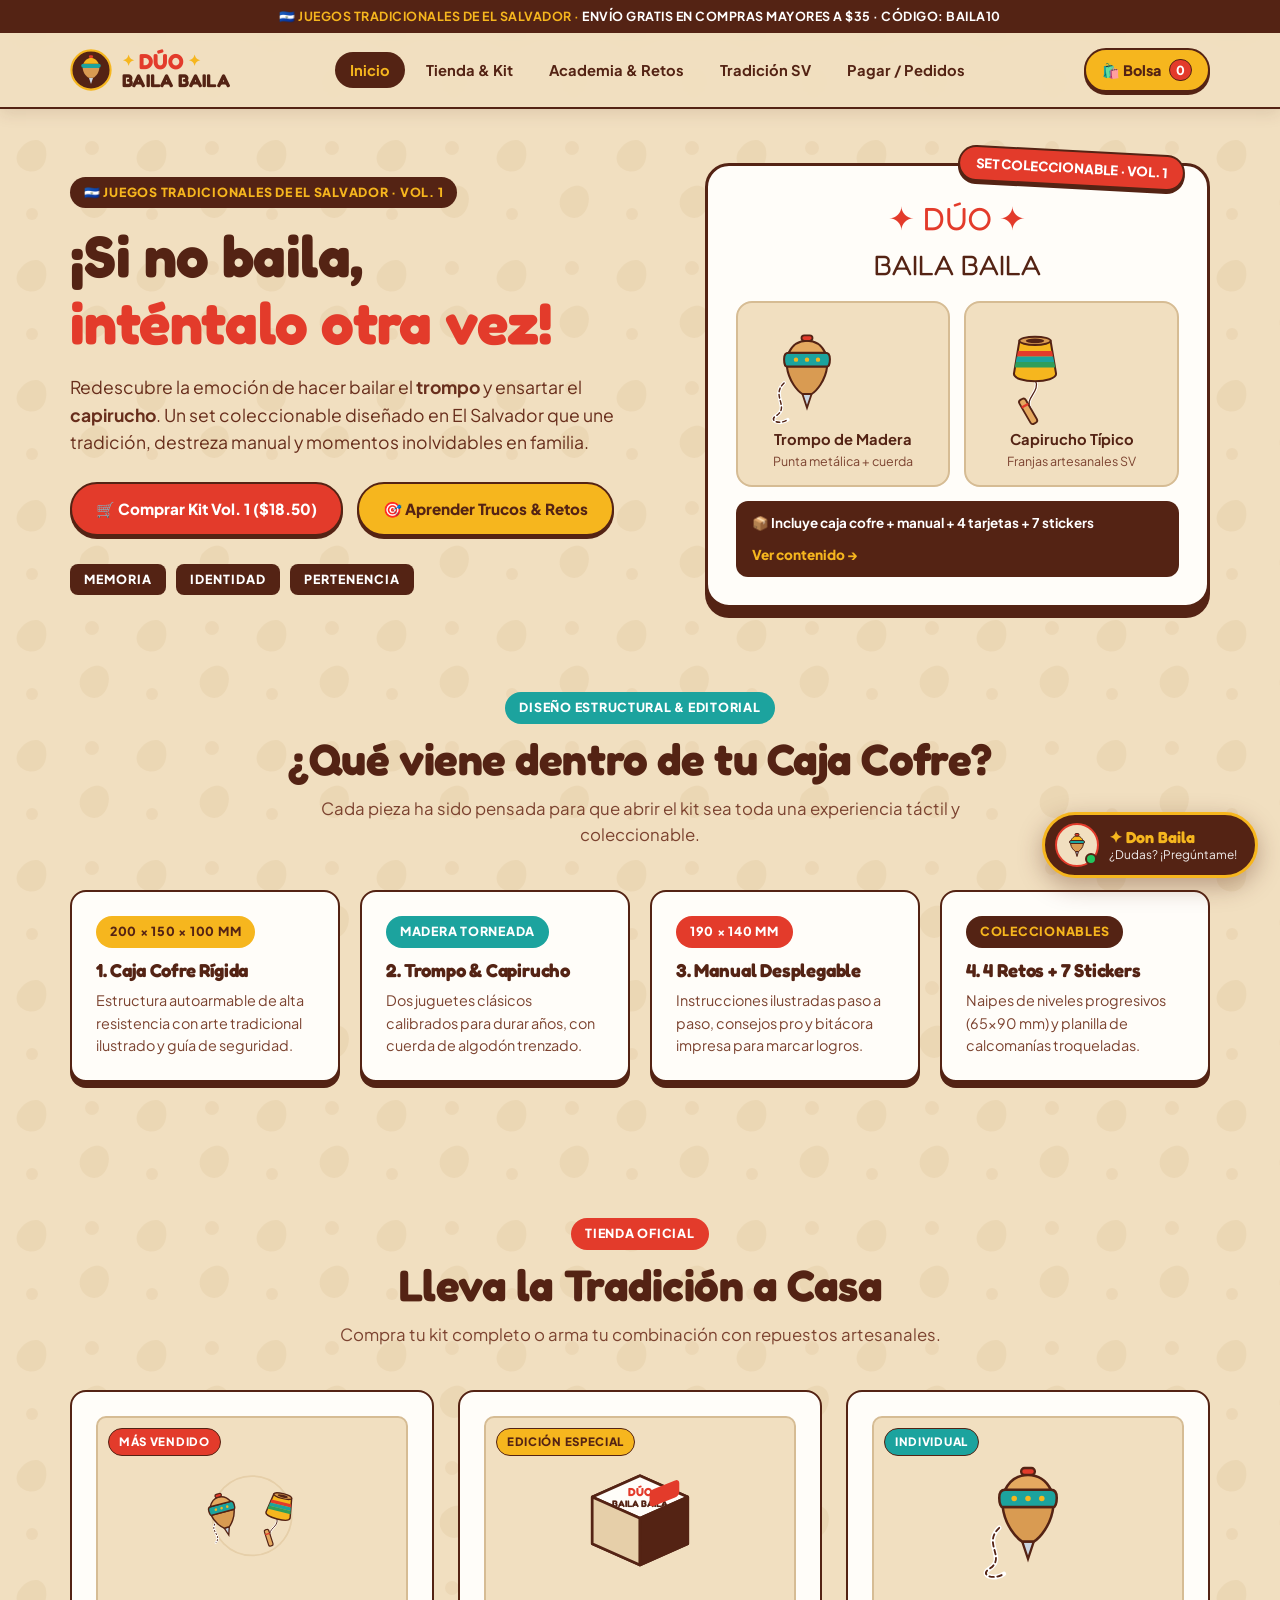
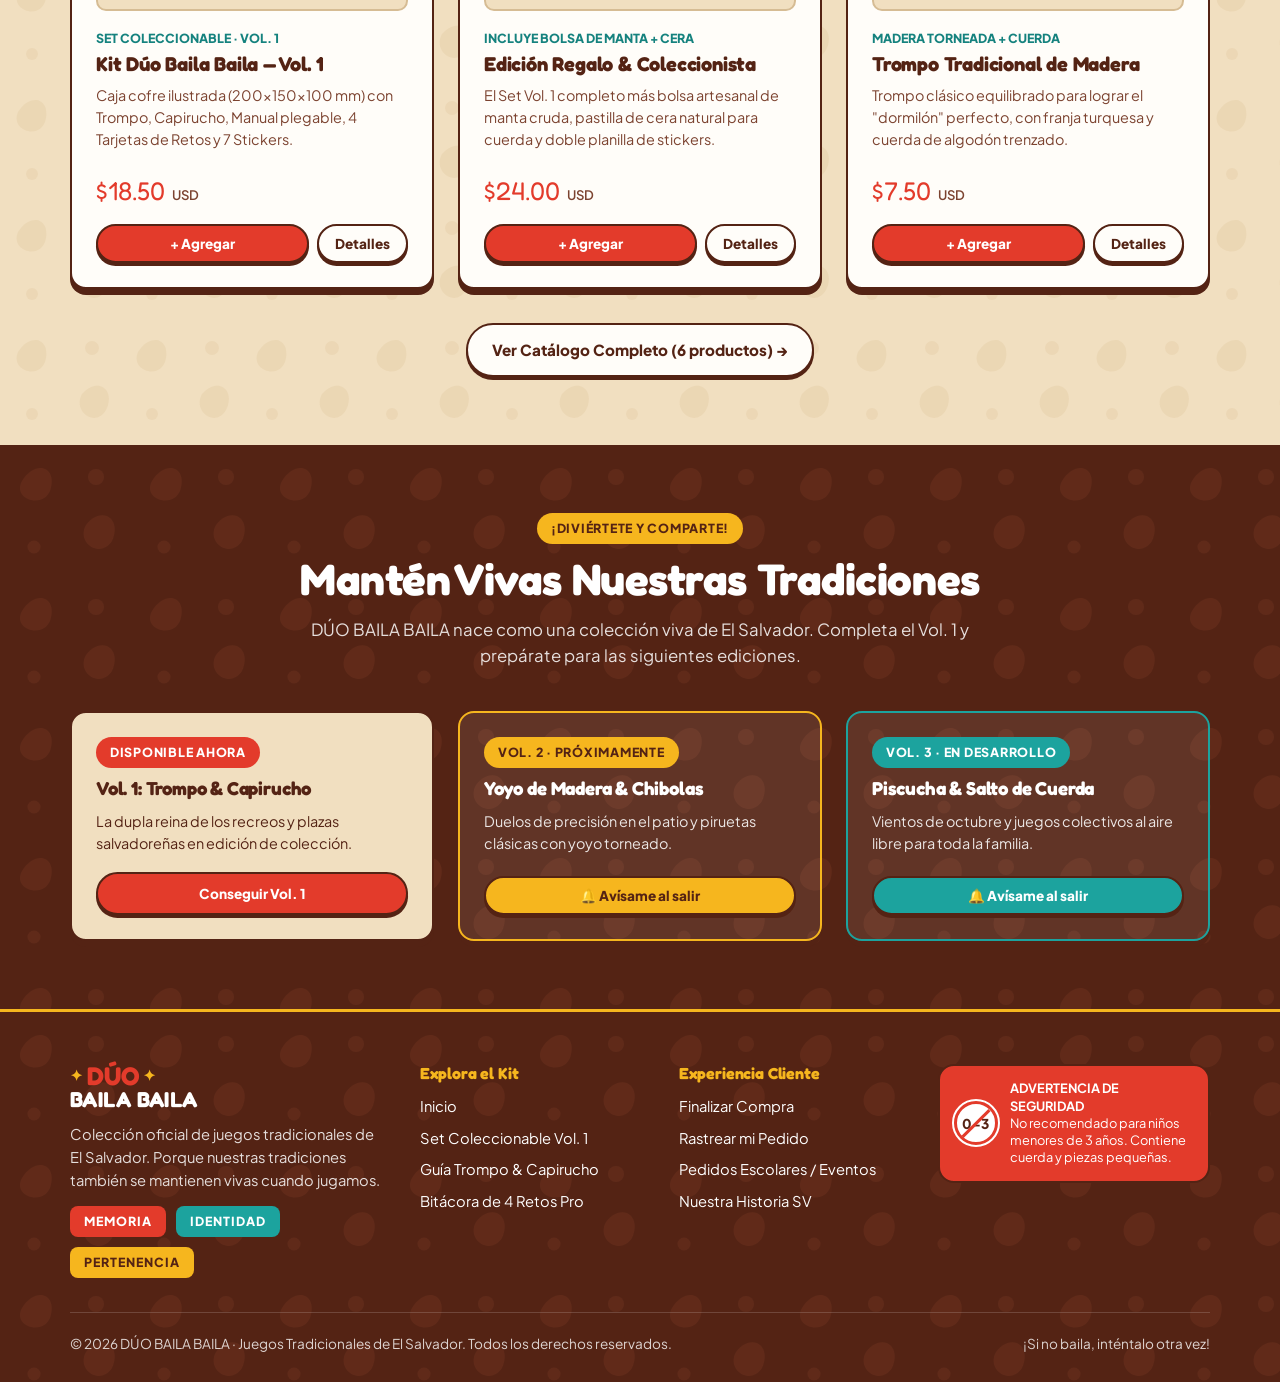
==== commit a7f308ab: "Add files via upload" ====
--- a/index.html
+++ b/index.html
@@ -16,8 +16,8 @@
         <div>
           <span class="badge-pill">🇸🇻 Juegos Tradicionales de El Salvador · Vol. 1</span>
           <h1 class="hero-title">
-            Si no baila,
-            <span class="highlight-coral">¡Inténtalo otra vez!</span>
+            ¡Si no baila,
+            <span class="highlight-coral">inténtalo otra vez!</span>
           </h1>
           <p class="hero-lead">
             Redescubre la emoción de hacer bailar el <strong>trompo</strong> y ensartar el <strong>capirucho</strong>. Un set coleccionable diseñado en El Salvador que une tradición, destreza manual y momentos inolvidables en familia.
@@ -47,13 +47,13 @@
             <span style="font-family:var(--font-display); font-size:1.75rem; color:var(--choco-dark);">BAILA BAILA</span>
           </div>
 
-          <div style="display:grid; grid-template-columns:1fr 1fr; gap:14px; align-items:center; margin:14px 0;">
-            <div class="float-slow" style="background:var(--bg-cream); border:2px solid var(--border-sand); border-radius:16px; padding:14px; text-align:center;">
+          <div class="hero-toys-grid">
+            <div class="hero-toy-card float-slow">
               <div id="heroTrompoArt"></div>
               <strong style="font-size:0.92rem;">Trompo de Madera</strong>
               <div style="font-size:0.78rem; color:var(--choco-soft);">Punta metálica + cuerda</div>
             </div>
-            <div class="float-delay" style="background:var(--bg-cream); border:2px solid var(--border-sand); border-radius:16px; padding:14px; text-align:center;">
+            <div class="hero-toy-card float-delay">
               <div id="heroCapiruchoArt"></div>
               <strong style="font-size:0.92rem;">Capirucho Típico</strong>
               <div style="font-size:0.78rem; color:var(--choco-soft);">Franjas artesanales SV</div>
--- a/css/styles.css
+++ b/css/styles.css
@@ -53,6 +53,7 @@
 html {
   scroll-behavior: smooth;
   font-size: 16px;
+  overflow-x: hidden;
 }
 
 /* Compensación para anclas internas bajo la cabecera fija */
@@ -67,8 +68,11 @@
   background-image: url("data:image/svg+xml,%3Csvg xmlns='http://www.w3.org/2000/svg' width='120' height='120' viewBox='0 0 120 120'%3E%3Cpath d='M18,32 C30,12 52,18 45,42 C38,60 10,50 18,32 Z' fill='%23E6CFA9' fill-opacity='0.52'/%3E%3Cpath d='M82,74 C98,56 116,70 106,90 C96,108 72,92 82,74 Z' fill='%23E6CFA9' fill-opacity='0.52'/%3E%3Ccircle cx='92' cy='28' r='7' fill='%23E6CFA9' fill-opacity='0.48'/%3E%3Ccircle cx='32' cy='94' r='6' fill='%23E6CFA9' fill-opacity='0.48'/%3E%3C/svg%3E");
   line-height: 1.55;
   min-height: 100vh;
+  min-height: 100dvh;
   display: flex;
   flex-direction: column;
+  overflow-x: hidden;
+  width: 100%;
 }
 
 main {
@@ -480,6 +484,50 @@
 @keyframes floatAnim {
   0%, 100% { transform: translateY(0px) rotate(0deg); }
   50% { transform: translateY(-9px) rotate(2deg); }
+}
+
+
+/* Grids auxiliares responsivos */
+.hero-toys-grid {
+  display: grid;
+  grid-template-columns: 1fr 1fr;
+  gap: 14px;
+  align-items: center;
+  margin: 14px 0;
+}
+
+.hero-toy-card {
+  background: var(--bg-cream);
+  border: 2px solid var(--border-sand);
+  border-radius: 16px;
+  padding: 14px;
+  text-align: center;
+}
+
+.quickview-grid {
+  display: grid;
+  grid-template-columns: 1fr 1.2fr;
+  gap: 20px;
+  align-items: center;
+  margin: 16px 0;
+}
+
+.timer-controls {
+  display: flex;
+  align-items: center;
+  gap: 12px;
+  flex-wrap: wrap;
+}
+
+.promo-banner-box {
+  border-radius: var(--radius-lg);
+  padding: 32px;
+  border: 3px solid var(--gold);
+  display: flex;
+  justify-content: space-between;
+  align-items: center;
+  flex-wrap: wrap;
+  gap: 20px;
 }
 
 /* ==========================================================================
@@ -817,6 +865,7 @@
   width: 100%;
   max-width: 420px;
   height: 100vh;
+  height: 100dvh;
   background: var(--bg-cream);
   border-left: 3px solid var(--choco-dark);
   z-index: 1200;
@@ -1026,6 +1075,7 @@
   max-width: 395px;
   height: 520px;
   max-height: calc(100vh - 120px);
+  max-height: calc(100dvh - 120px);
   background: var(--surface-card);
   border: 3px solid var(--choco-dark);
   border-radius: var(--radius-lg);
@@ -1241,7 +1291,7 @@
 }
 
 /* ==========================================================================
-   RESPONSIVE
+   RESPONSIVE (Tablets, Celulares Estándar y Pantallas Compactas 320px+)
    ========================================================================== */
 @media (max-width: 960px) {
   .hero-grid,
@@ -1262,7 +1312,15 @@
   }
 }
 
-@media (max-width: 720px) {
+@media (max-width: 768px) {
+  .section {
+    padding: 46px 0;
+  }
+
+  .section-header {
+    margin-bottom: 28px;
+  }
+
   .mobile-menu-btn {
     display: inline-flex;
   }
@@ -1275,33 +1333,257 @@
     background: var(--bg-cream);
     border-bottom: 3px solid var(--choco-dark);
     flex-direction: column;
-    padding: 16px;
+    padding: 14px 16px;
+    gap: 6px;
     display: none;
-    box-shadow: 0 10px 20px rgba(84, 35, 20, 0.15);
+    box-shadow: 0 12px 24px rgba(84, 35, 20, 0.18);
+    z-index: 950;
   }
 
   .nav-links.open {
     display: flex;
+  }
+
+  .nav-links li {
+    width: 100%;
+  }
+
+  .nav-links a {
+    display: block;
+    width: 100%;
+    text-align: center;
+    padding: 11px 16px;
   }
 
   .cards-grid-3,
   .cards-grid-4,
   .footer-grid,
   .form-row-2,
-  .payment-methods {
+  .payment-methods,
+  .quickview-grid {
     grid-template-columns: 1fr;
   }
 
+  /* Evita auto-zoom en iOS Safari al enfocar inputs */
+  .form-control,
+  .db-chat-input {
+    font-size: 16px;
+  }
+
+  /* Tabs de Academia apilados limpiamente en celular */
+  .tabs-nav {
+    display: flex;
+    flex-direction: column;
+    border-radius: var(--radius-md);
+    width: 100%;
+  }
+
+  .tab-btn {
+    width: 100%;
+    text-align: center;
+    padding: 11px 14px;
+    font-size: 0.9rem;
+  }
+
+  /* ASISTENTE "DON BAILA" EN CELULAR: SOLO LA RUEDITA CON EL LOGO */
   .don-baila-launcher {
-    bottom: 14px;
-    right: 14px;
-    padding: 7px 14px 7px 8px;
+    bottom: 16px;
+    right: 16px;
+    width: 56px;
+    height: 56px;
+    padding: 0;
+    border-radius: 50%;
+    justify-content: center;
+    gap: 0;
+  }
+
+  .don-baila-label {
+    display: none !important;
+  }
+
+  .don-baila-avatar {
+    width: 100%;
+    height: 100%;
+    border: none;
+  }
+
+  .don-baila-avatar svg {
+    width: 34px;
+    height: 34px;
+  }
+
+  .don-baila-online-dot {
+    bottom: 1px;
+    right: 1px;
+    width: 12px;
+    height: 12px;
   }
 
   .don-baila-panel {
-    right: 14px;
-    bottom: 80px;
-    width: calc(100vw - 28px);
+    left: 12px;
+    right: 12px;
+    bottom: 82px;
+    width: auto;
+    max-width: none;
+    height: min(460px, calc(100vh - 102px));
+    height: min(460px, calc(100dvh - 102px));
+    max-height: calc(100dvh - 102px);
+  }
+
+  /* Toast no tapa la ruedita de Don Baila en móvil */
+  .toast-container {
+    bottom: 18px;
+    left: 12px;
+    right: 80px;
+  }
+
+  .toast {
+    border-radius: var(--radius-md);
+    font-size: 0.84rem;
+    padding: 10px 14px;
+  }
+}
+
+@media (max-width: 480px) {
+  .container {
+    padding: 0 14px;
+  }
+
+  .top-ribbon {
+    font-size: 0.69rem;
+    padding: 5px 10px;
+    line-height: 1.3;
+  }
+
+  .nav-inner {
+    height: 66px;
+    gap: 8px;
+  }
+
+  .brand-logo {
+    gap: 7px;
+  }
+
+  .brand-logo svg {
+    width: 34px;
+    height: 34px;
+    flex-shrink: 0;
+  }
+
+  .brand-duo {
+    font-size: 1.12rem;
+  }
+
+  .brand-duo .rays {
+    font-size: 0.82rem;
+  }
+
+  .brand-baila {
+    font-size: 0.96rem;
+  }
+
+  .nav-actions {
+    gap: 6px;
+  }
+
+  .cart-trigger {
+    padding: 7px 11px;
+    font-size: 0.82rem;
+    gap: 5px;
+  }
+
+  .cart-badge {
+    min-width: 20px;
+    height: 20px;
+    font-size: 0.72rem;
+    padding: 0 5px;
+  }
+
+  .mobile-menu-btn {
+    width: 38px;
+    height: 38px;
+    font-size: 1.15rem;
+  }
+
+  .hero {
+    padding: 28px 0 42px;
+  }
+
+  .hero-lead {
+    font-size: 0.98rem;
+  }
+
+  .hero-cta-group {
+    flex-direction: column;
+  }
+
+  .hero-cta-group .btn {
+    width: 100%;
+  }
+
+  .hero-stage {
+    padding: 22px 14px 16px;
+  }
+
+  .hero-stage-badge {
+    right: 12px;
+    font-size: 0.72rem;
+    padding: 5px 12px;
+  }
+
+  .hero-toys-grid {
+    gap: 10px;
+  }
+
+  .hero-toy-card {
+    padding: 10px 8px;
+  }
+
+  .hero-toy-card svg {
+    width: 84px;
+    height: 84px;
+    margin: 0 auto;
+  }
+
+  .craft-card {
+    padding: 18px 16px;
+  }
+
+  .promo-banner-box {
+    padding: 22px 16px;
+  }
+
+  .promo-banner-box .btn {
+    width: 100%;
+  }
+
+  .timer-controls {
+    width: 100%;
+  }
+
+  .timer-controls #timerDisplay {
+    width: 100%;
+  }
+
+  .timer-controls .btn {
+    flex: 1;
+  }
+
+  .stickers-showcase {
+    grid-template-columns: repeat(2, 1fr);
+    gap: 12px;
+  }
+
+  .modal-overlay {
+    padding: 12px;
+  }
+
+  .modal-box {
+    padding: 20px 16px;
+  }
+
+  .virtual-card {
+    padding: 16px;
   }
 }
 
